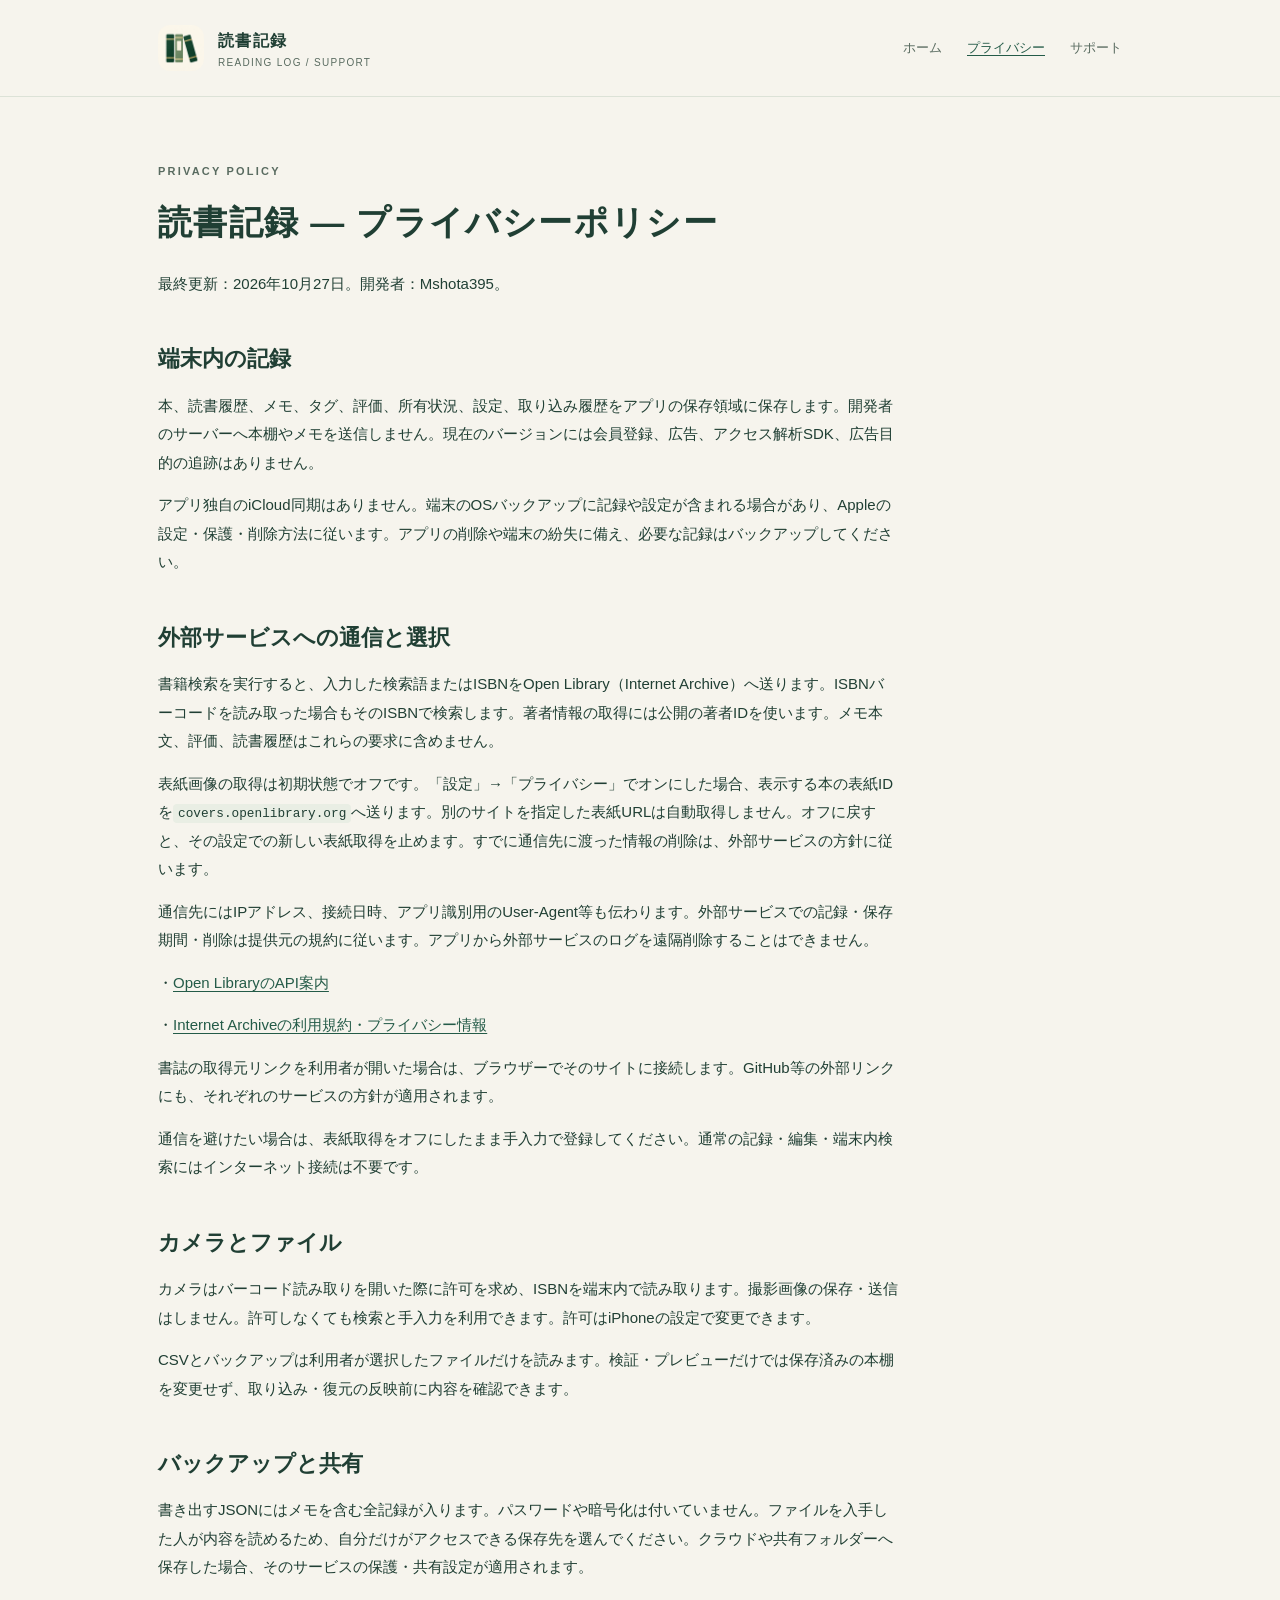
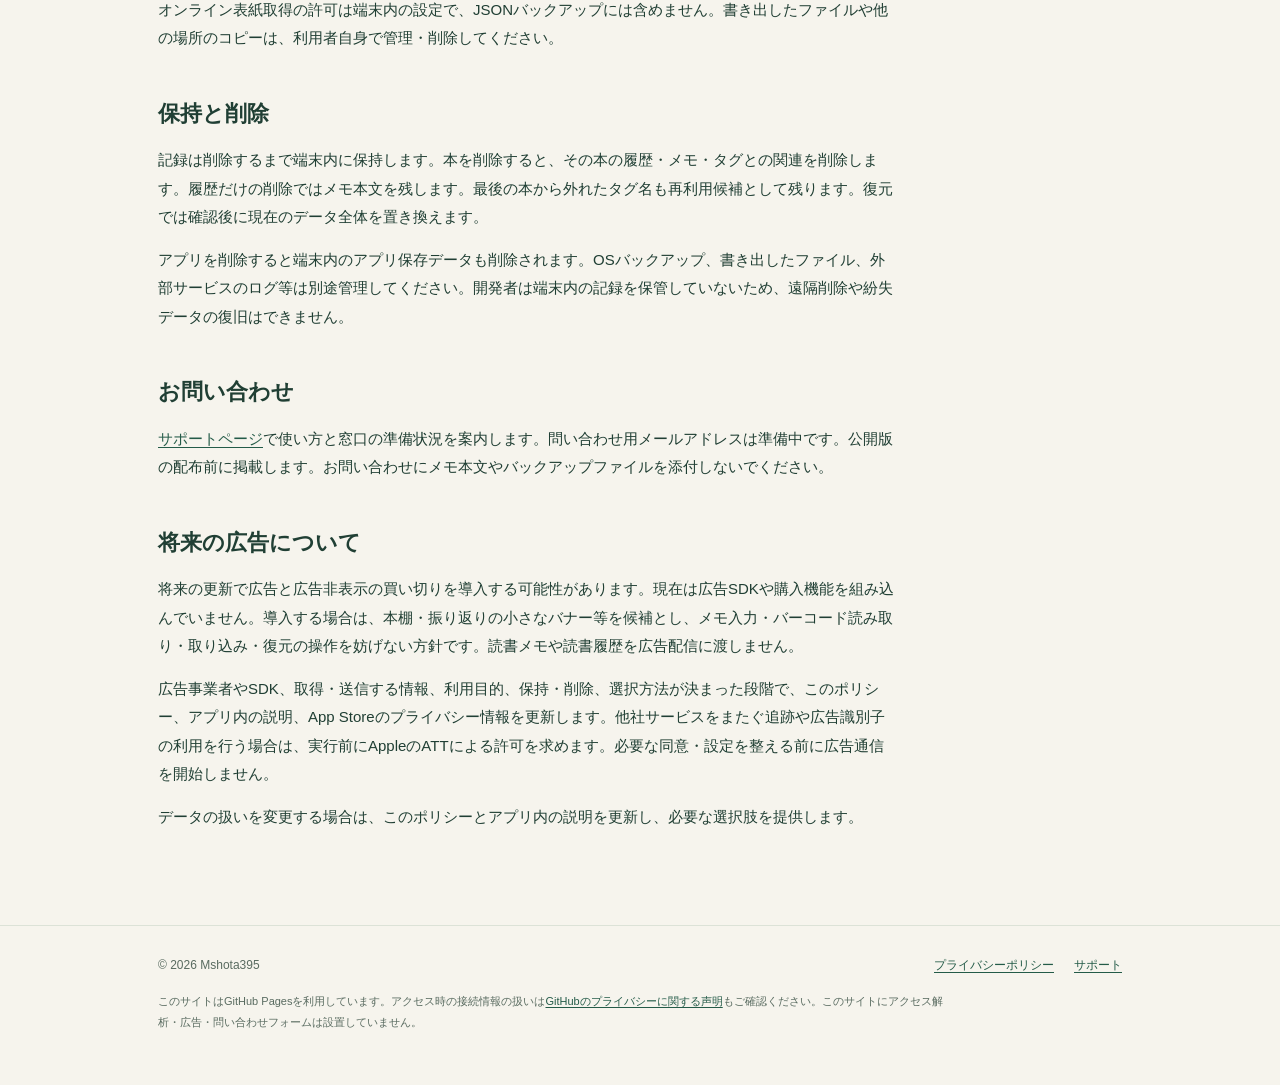
==== privacy/index.html @ cb68a7dc "Publish reading log privacy and support pages" ====
<!doctype html>
<html lang="ja"><head><meta charset="utf-8"><meta name="viewport" content="width=device-width,initial-scale=1">
<meta name="description" content="読書記録アプリのプライバシーポリシーとサポート案内。">
<meta name="referrer" content="no-referrer"><meta http-equiv="Content-Security-Policy" content="default-src 'none'; style-src 'self'; img-src 'self'; base-uri 'none'; form-action 'none'; object-src 'none'">
<title>プライバシーポリシー · 読書記録</title><link rel="canonical" href="https://mshota395.github.io/reading-log-support/privacy/">
<link rel="icon" href="../assets/app-icon.png"><link rel="stylesheet" href="../assets/style.css"></head>
<body><a class="skip" href="#main">本文へ移動</a><header><div class="wrap bar"><a class="brand" href="../"><img src="../assets/app-icon.png" alt="" width="46" height="46"><span>読書記録<small>READING LOG / SUPPORT</small></span></a><nav aria-label="メインナビゲーション"><a href="../">ホーム</a><a href="../privacy/" aria-current="page">プライバシー</a><a href="../support/">サポート</a></nav></div></header>
<main id="main"><div class="wrap"><article class="article"><div class="eyebrow">PRIVACY POLICY</div><h1>読書記録 — プライバシーポリシー</h1>
<p>最終更新：2026年10月27日。開発者：Mshota395。</p>
<h2>端末内の記録</h2>
<p>本、読書履歴、メモ、タグ、評価、所有状況、設定、取り込み履歴をアプリの保存領域に保存します。開発者のサーバーへ本棚やメモを送信しません。現在のバージョンには会員登録、広告、アクセス解析SDK、広告目的の追跡はありません。</p>
<p>アプリ独自のiCloud同期はありません。端末のOSバックアップに記録や設定が含まれる場合があり、Appleの設定・保護・削除方法に従います。アプリの削除や端末の紛失に備え、必要な記録はバックアップしてください。</p>
<h2>外部サービスへの通信と選択</h2>
<p>書籍検索を実行すると、入力した検索語またはISBNをOpen Library（Internet Archive）へ送ります。ISBNバーコードを読み取った場合もそのISBNで検索します。著者情報の取得には公開の著者IDを使います。メモ本文、評価、読書履歴はこれらの要求に含めません。</p>
<p>表紙画像の取得は初期状態でオフです。「設定」→「プライバシー」でオンにした場合、表示する本の表紙IDを<code>covers.openlibrary.org</code>へ送ります。別のサイトを指定した表紙URLは自動取得しません。オフに戻すと、その設定での新しい表紙取得を止めます。すでに通信先に渡った情報の削除は、外部サービスの方針に従います。</p>
<p>通信先にはIPアドレス、接続日時、アプリ識別用のUser-Agent等も伝わります。外部サービスでの記録・保存期間・削除は提供元の規約に従います。アプリから外部サービスのログを遠隔削除することはできません。</p>
<p>・<a href="https://openlibrary.org/developers/api">Open LibraryのAPI案内</a></p>
<p>・<a href="https://archive.org/about/terms">Internet Archiveの利用規約・プライバシー情報</a></p>
<p>書誌の取得元リンクを利用者が開いた場合は、ブラウザーでそのサイトに接続します。GitHub等の外部リンクにも、それぞれのサービスの方針が適用されます。</p>
<p>通信を避けたい場合は、表紙取得をオフにしたまま手入力で登録してください。通常の記録・編集・端末内検索にはインターネット接続は不要です。</p>
<h2>カメラとファイル</h2>
<p>カメラはバーコード読み取りを開いた際に許可を求め、ISBNを端末内で読み取ります。撮影画像の保存・送信はしません。許可しなくても検索と手入力を利用できます。許可はiPhoneの設定で変更できます。</p>
<p>CSVとバックアップは利用者が選択したファイルだけを読みます。検証・プレビューだけでは保存済みの本棚を変更せず、取り込み・復元の反映前に内容を確認できます。</p>
<h2>バックアップと共有</h2>
<p>書き出すJSONにはメモを含む全記録が入ります。パスワードや暗号化は付いていません。ファイルを入手した人が内容を読めるため、自分だけがアクセスできる保存先を選んでください。クラウドや共有フォルダーへ保存した場合、そのサービスの保護・共有設定が適用されます。</p>
<p>オンライン表紙取得の許可は端末内の設定で、JSONバックアップには含めません。書き出したファイルや他の場所のコピーは、利用者自身で管理・削除してください。</p>
<h2>保持と削除</h2>
<p>記録は削除するまで端末内に保持します。本を削除すると、その本の履歴・メモ・タグとの関連を削除します。履歴だけの削除ではメモ本文を残します。最後の本から外れたタグ名も再利用候補として残ります。復元では確認後に現在のデータ全体を置き換えます。</p>
<p>アプリを削除すると端末内のアプリ保存データも削除されます。OSバックアップ、書き出したファイル、外部サービスのログ等は別途管理してください。開発者は端末内の記録を保管していないため、遠隔削除や紛失データの復旧はできません。</p>
<h2>お問い合わせ</h2>
<p><a href="https://mshota395.github.io/reading-log-support/support/">サポートページ</a>で使い方と窓口の準備状況を案内します。問い合わせ用メールアドレスは準備中です。公開版の配布前に掲載します。お問い合わせにメモ本文やバックアップファイルを添付しないでください。</p>
<h2>将来の広告について</h2>
<p>将来の更新で広告と広告非表示の買い切りを導入する可能性があります。現在は広告SDKや購入機能を組み込んでいません。導入する場合は、本棚・振り返りの小さなバナー等を候補とし、メモ入力・バーコード読み取り・取り込み・復元の操作を妨げない方針です。読書メモや読書履歴を広告配信に渡しません。</p>
<p>広告事業者やSDK、取得・送信する情報、利用目的、保持・削除、選択方法が決まった段階で、このポリシー、アプリ内の説明、App Storeのプライバシー情報を更新します。他社サービスをまたぐ追跡や広告識別子の利用を行う場合は、実行前にAppleのATTによる許可を求めます。必要な同意・設定を整える前に広告通信を開始しません。</p>
<p>データの扱いを変更する場合は、このポリシーとアプリ内の説明を更新し、必要な選択肢を提供します。</p></article></div></main><footer><div class="wrap"><div class="footer-row"><span>© 2026 Mshota395</span><div class="footer-links"><a href="../privacy/">プライバシーポリシー</a><a href="../support/">サポート</a></div></div><p>このサイトはGitHub Pagesを利用しています。アクセス時の接続情報の扱いは<a href="https://docs.github.com/site-policy/privacy-policies/github-privacy-statement">GitHubのプライバシーに関する声明</a>もご確認ください。このサイトにアクセス解析・広告・問い合わせフォームは設置していません。</p></div></footer></body></html>
---- assets/style.css ----
:root{color-scheme:light dark;--paper:#f6f4ed;--panel:#fffef8;--ink:#203f34;--muted:#596b60;--line:#dce2d7;--green:#245b48;--soft:#e9eee4;--gold:#e1c983}*{box-sizing:border-box}body{margin:0;background:var(--paper);color:var(--ink);font:16px/1.9 -apple-system,BlinkMacSystemFont,"Hiragino Sans","Yu Gothic",sans-serif}a{color:var(--green);text-underline-offset:.22em}a:hover{text-decoration-thickness:2px}a:focus-visible{outline:3px solid var(--gold);outline-offset:5px;border-radius:3px}.skip{position:absolute;top:-100px;left:16px;background:var(--panel);padding:10px}.skip:focus{top:10px}.wrap{max-width:1020px;margin:auto;padding:0 28px}header{border-bottom:1px solid var(--line)}.bar{display:flex;align-items:center;justify-content:space-between;gap:24px;min-height:96px}.brand{display:flex;align-items:center;gap:14px;color:var(--ink);text-decoration:none;font-weight:700;letter-spacing:.08em}.brand img{width:46px;height:46px;border-radius:12px}.brand small{display:block;font-size:10px;font-weight:500;letter-spacing:.13em;color:var(--muted);line-height:1.4}nav{display:flex;gap:25px;font-size:13px}nav a{color:var(--muted);text-decoration:none}nav a[aria-current=page]{color:var(--green);text-decoration:underline}main{padding:64px 0 80px}.eyebrow{font-size:11px;letter-spacing:.2em;font-weight:700;color:var(--muted);margin-bottom:15px}h1{font-size:clamp(28px,4.5vw,46px);line-height:1.5;letter-spacing:.04em;margin:0 0 22px}h2{font-size:22px;line-height:1.7;margin:42px 0 13px}p{margin:14px 0}.lead{font-size:17px;color:var(--muted);max-width:650px}.hero{display:grid;grid-template-columns:1fr 200px;align-items:center;gap:50px;padding:28px 0 48px}.hero-icon{width:180px;border-radius:40px;box-shadow:0 16px 35px #193d2714}.cards{display:grid;grid-template-columns:1fr 1fr;gap:22px}.card{padding:30px;border:1px solid var(--line);border-radius:18px;background:var(--panel)}.card h2{margin:8px 0 12px;font-size:23px}.number{font-family:Georgia,serif;font-size:25px;color:var(--muted)}.card p{font-size:14px;color:var(--muted)}.card a{font-size:14px;font-weight:600}.note{border-left:3px solid var(--gold);padding:12px 20px;background:var(--soft);border-radius:0 10px 10px 0;margin:28px 0;font-size:14px}.article{max-width:740px}.article h1{font-size:34px}.article p,.article li{font-size:15px}.article ul{padding-left:1.5em}.meta{font-size:13px;color:var(--muted)}details{border-bottom:1px solid var(--line);padding:18px 0}summary{font-weight:600;cursor:pointer}details p{color:var(--muted);padding-right:15px}code{font-size:.85em;background:var(--soft);border-radius:4px;padding:2px 5px;overflow-wrap:anywhere}footer{padding:28px 0 38px;border-top:1px solid var(--line);font-size:12px;color:var(--muted)}.footer-row{display:flex;justify-content:space-between;gap:20px;flex-wrap:wrap}.footer-links{display:flex;gap:20px}footer p{max-width:800px;font-size:11px} @media(max-width:640px){.wrap{padding:0 22px}.bar{align-items:flex-start;flex-direction:column;padding-top:22px;padding-bottom:20px;gap:18px}nav{gap:22px;flex-wrap:wrap}main{padding-top:38px}.hero{grid-template-columns:1fr;gap:24px;padding-top:8px}.hero-icon{width:108px;border-radius:26px;grid-row:1}.cards{grid-template-columns:1fr}.card{padding:25px}.article h1{font-size:27px}h2{font-size:20px}}@media(prefers-color-scheme:dark){:root{--paper:#171f1b;--panel:#1e2a23;--ink:#e7ecdf;--muted:#b6c3b6;--line:#36463b;--green:#b3d4ba;--soft:#26392e;--gold:#b8a16c}}
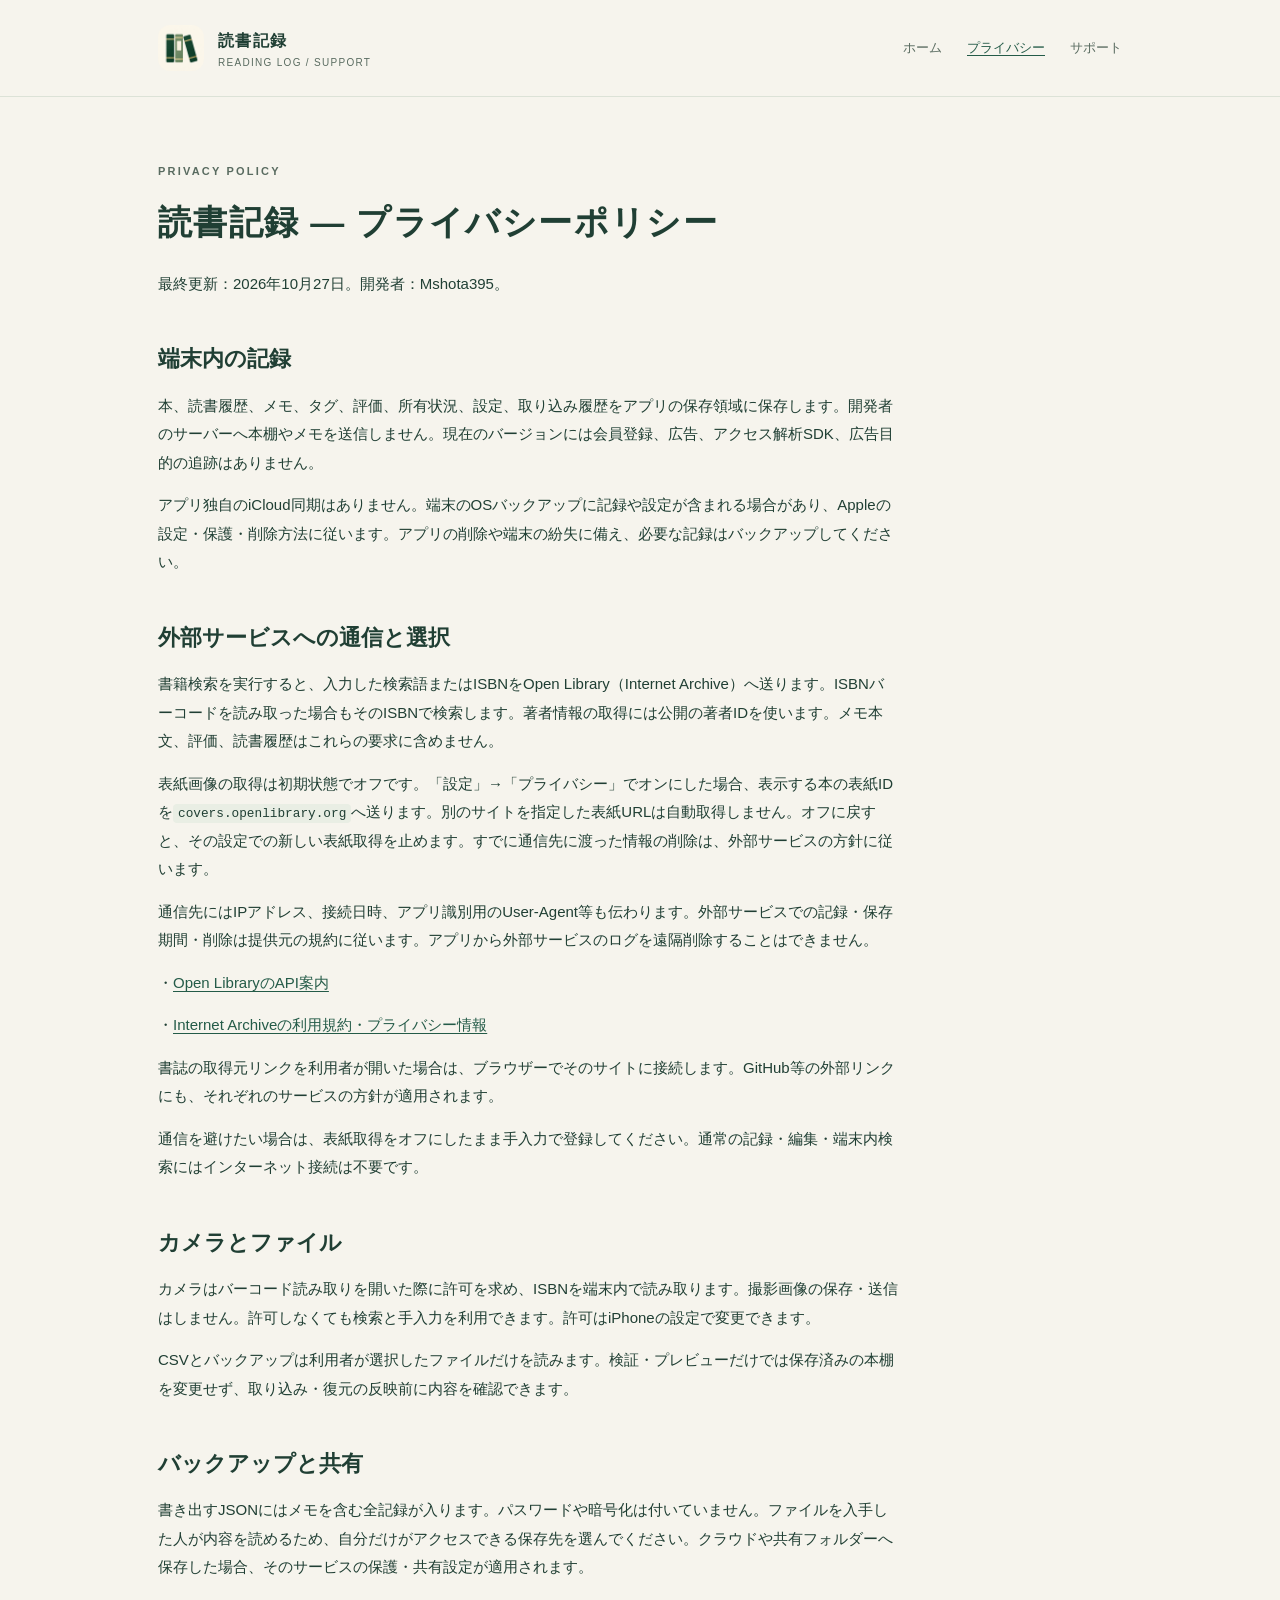
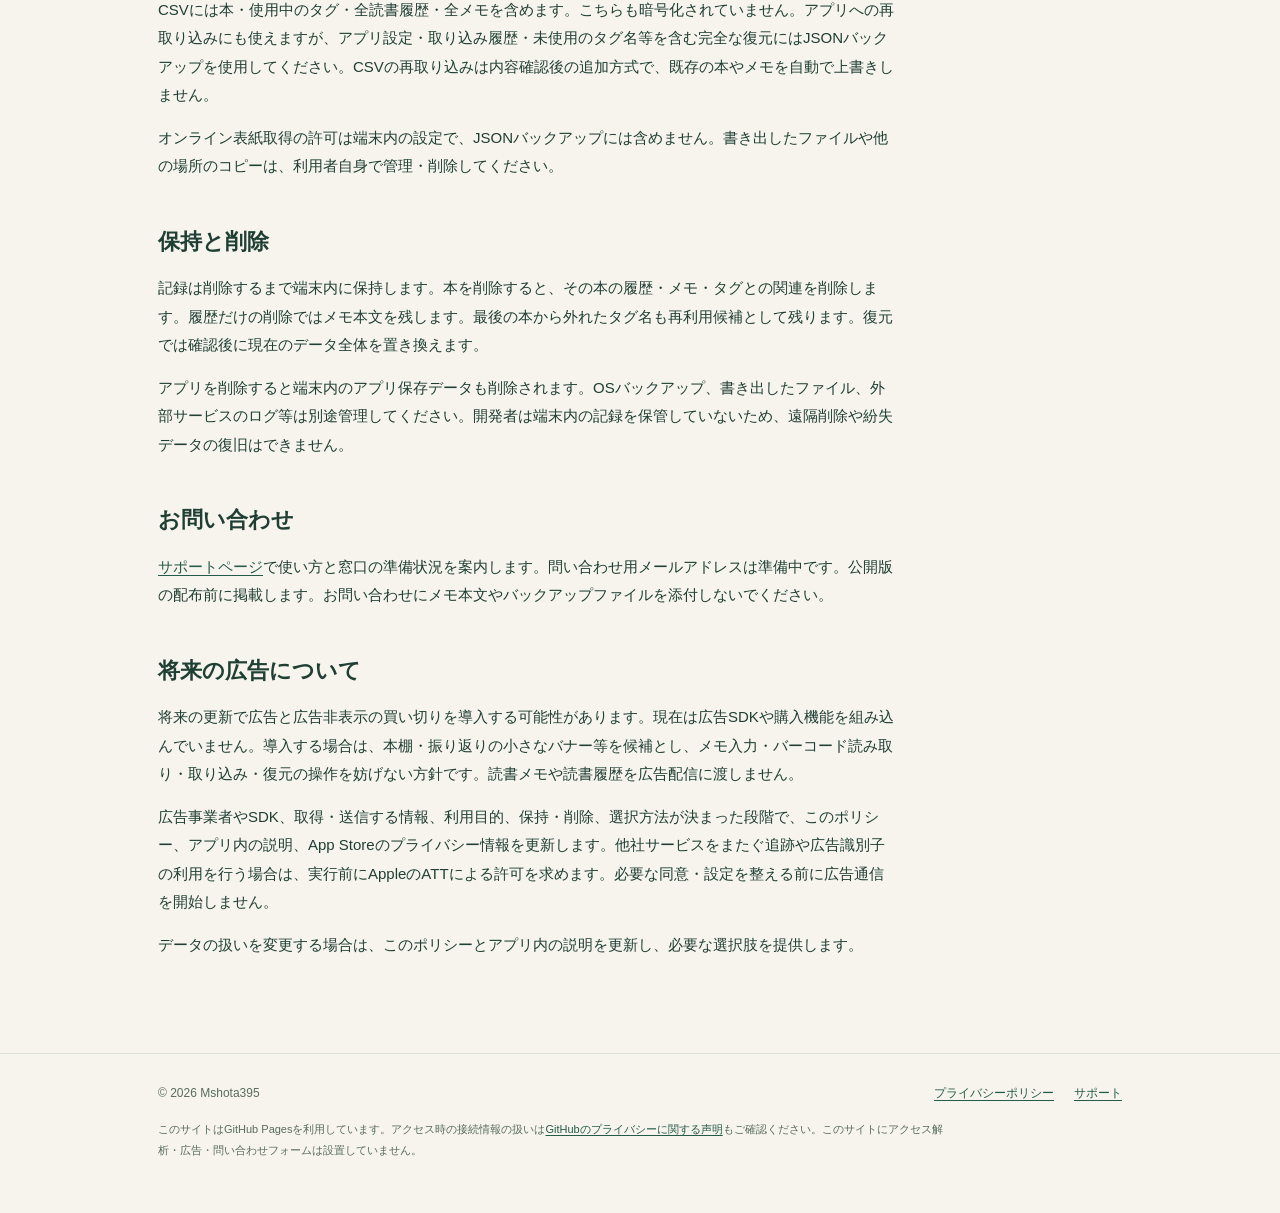
==== commit 42670cfb: "docs: explain CSV export and safe reimport" ====
--- a/privacy/index.html
+++ b/privacy/index.html
@@ -3,7 +3,7 @@
 <meta name="description" content="読書記録アプリのプライバシーポリシーとサポート案内。">
 <meta name="referrer" content="no-referrer"><meta http-equiv="Content-Security-Policy" content="default-src 'none'; style-src 'self'; img-src 'self'; base-uri 'none'; form-action 'none'; object-src 'none'">
 <title>プライバシーポリシー · 読書記録</title><link rel="canonical" href="https://mshota395.github.io/reading-log-support/privacy/">
-<link rel="icon" href="../assets/app-icon.png"><link rel="stylesheet" href="../assets/style.css"></head>
+<link rel="icon" href="../assets/app-icon.png"><link rel="stylesheet" href="../assets/style.css?v=ae56ff333756"></head>
 <body><a class="skip" href="#main">本文へ移動</a><header><div class="wrap bar"><a class="brand" href="../"><img src="../assets/app-icon.png" alt="" width="46" height="46"><span>読書記録<small>READING LOG / SUPPORT</small></span></a><nav aria-label="メインナビゲーション"><a href="../">ホーム</a><a href="../privacy/" aria-current="page">プライバシー</a><a href="../support/">サポート</a></nav></div></header>
 <main id="main"><div class="wrap"><article class="article"><div class="eyebrow">PRIVACY POLICY</div><h1>読書記録 — プライバシーポリシー</h1>
 <p>最終更新：2026年10月27日。開発者：Mshota395。</p>
@@ -23,6 +23,7 @@
 <p>CSVとバックアップは利用者が選択したファイルだけを読みます。検証・プレビューだけでは保存済みの本棚を変更せず、取り込み・復元の反映前に内容を確認できます。</p>
 <h2>バックアップと共有</h2>
 <p>書き出すJSONにはメモを含む全記録が入ります。パスワードや暗号化は付いていません。ファイルを入手した人が内容を読めるため、自分だけがアクセスできる保存先を選んでください。クラウドや共有フォルダーへ保存した場合、そのサービスの保護・共有設定が適用されます。</p>
+<p>CSVには本・使用中のタグ・全読書履歴・全メモを含めます。こちらも暗号化されていません。アプリへの再取り込みにも使えますが、アプリ設定・取り込み履歴・未使用のタグ名等を含む完全な復元にはJSONバックアップを使用してください。CSVの再取り込みは内容確認後の追加方式で、既存の本やメモを自動で上書きしません。</p>
 <p>オンライン表紙取得の許可は端末内の設定で、JSONバックアップには含めません。書き出したファイルや他の場所のコピーは、利用者自身で管理・削除してください。</p>
 <h2>保持と削除</h2>
 <p>記録は削除するまで端末内に保持します。本を削除すると、その本の履歴・メモ・タグとの関連を削除します。履歴だけの削除ではメモ本文を残します。最後の本から外れたタグ名も再利用候補として残ります。復元では確認後に現在のデータ全体を置き換えます。</p>
--- a/assets/style.css
+++ b/assets/style.css
@@ -1 +1 @@
-:root{color-scheme:light dark;--paper:#f6f4ed;--panel:#fffef8;--ink:#203f34;--muted:#596b60;--line:#dce2d7;--green:#245b48;--soft:#e9eee4;--gold:#e1c983}*{box-sizing:border-box}body{margin:0;background:var(--paper);color:var(--ink);font:16px/1.9 -apple-system,BlinkMacSystemFont,"Hiragino Sans","Yu Gothic",sans-serif}a{color:var(--green);text-underline-offset:.22em}a:hover{text-decoration-thickness:2px}a:focus-visible{outline:3px solid var(--gold);outline-offset:5px;border-radius:3px}.skip{position:absolute;top:-100px;left:16px;background:var(--panel);padding:10px}.skip:focus{top:10px}.wrap{max-width:1020px;margin:auto;padding:0 28px}header{border-bottom:1px solid var(--line)}.bar{display:flex;align-items:center;justify-content:space-between;gap:24px;min-height:96px}.brand{display:flex;align-items:center;gap:14px;color:var(--ink);text-decoration:none;font-weight:700;letter-spacing:.08em}.brand img{width:46px;height:46px;border-radius:12px}.brand small{display:block;font-size:10px;font-weight:500;letter-spacing:.13em;color:var(--muted);line-height:1.4}nav{display:flex;gap:25px;font-size:13px}nav a{color:var(--muted);text-decoration:none}nav a[aria-current=page]{color:var(--green);text-decoration:underline}main{padding:64px 0 80px}.eyebrow{font-size:11px;letter-spacing:.2em;font-weight:700;color:var(--muted);margin-bottom:15px}h1{font-size:clamp(28px,4.5vw,46px);line-height:1.5;letter-spacing:.04em;margin:0 0 22px}h2{font-size:22px;line-height:1.7;margin:42px 0 13px}p{margin:14px 0}.lead{font-size:17px;color:var(--muted);max-width:650px}.hero{display:grid;grid-template-columns:1fr 200px;align-items:center;gap:50px;padding:28px 0 48px}.hero-icon{width:180px;border-radius:40px;box-shadow:0 16px 35px #193d2714}.cards{display:grid;grid-template-columns:1fr 1fr;gap:22px}.card{padding:30px;border:1px solid var(--line);border-radius:18px;background:var(--panel)}.card h2{margin:8px 0 12px;font-size:23px}.number{font-family:Georgia,serif;font-size:25px;color:var(--muted)}.card p{font-size:14px;color:var(--muted)}.card a{font-size:14px;font-weight:600}.note{border-left:3px solid var(--gold);padding:12px 20px;background:var(--soft);border-radius:0 10px 10px 0;margin:28px 0;font-size:14px}.article{max-width:740px}.article h1{font-size:34px}.article p,.article li{font-size:15px}.article ul{padding-left:1.5em}.meta{font-size:13px;color:var(--muted)}details{border-bottom:1px solid var(--line);padding:18px 0}summary{font-weight:600;cursor:pointer}details p{color:var(--muted);padding-right:15px}code{font-size:.85em;background:var(--soft);border-radius:4px;padding:2px 5px;overflow-wrap:anywhere}footer{padding:28px 0 38px;border-top:1px solid var(--line);font-size:12px;color:var(--muted)}.footer-row{display:flex;justify-content:space-between;gap:20px;flex-wrap:wrap}.footer-links{display:flex;gap:20px}footer p{max-width:800px;font-size:11px} @media(max-width:640px){.wrap{padding:0 22px}.bar{align-items:flex-start;flex-direction:column;padding-top:22px;padding-bottom:20px;gap:18px}nav{gap:22px;flex-wrap:wrap}main{padding-top:38px}.hero{grid-template-columns:1fr;gap:24px;padding-top:8px}.hero-icon{width:108px;border-radius:26px;grid-row:1}.cards{grid-template-columns:1fr}.card{padding:25px}.article h1{font-size:27px}h2{font-size:20px}}@media(prefers-color-scheme:dark){:root{--paper:#171f1b;--panel:#1e2a23;--ink:#e7ecdf;--muted:#b6c3b6;--line:#36463b;--green:#b3d4ba;--soft:#26392e;--gold:#b8a16c}}
+:root{color-scheme:light dark;--paper:#f6f4ed;--panel:#fffef8;--ink:#203f34;--muted:#596b60;--line:#dce2d7;--green:#245b48;--soft:#e9eee4;--gold:#e1c983}*{box-sizing:border-box}body{margin:0;background:var(--paper);color:var(--ink);font:16px/1.9 -apple-system,BlinkMacSystemFont,"Hiragino Sans","Yu Gothic",sans-serif}a{color:var(--green);text-underline-offset:.22em}a:hover{text-decoration-thickness:2px}a:focus-visible{outline:3px solid var(--gold);outline-offset:5px;border-radius:3px}.skip{position:absolute;top:-100px;left:16px;background:var(--panel);padding:10px}.skip:focus{top:10px}.wrap{max-width:1020px;margin:auto;padding:0 28px}header{border-bottom:1px solid var(--line)}.bar{display:flex;align-items:center;justify-content:space-between;gap:24px;min-height:96px}.brand{display:flex;align-items:center;gap:14px;color:var(--ink);text-decoration:none;font-weight:700;letter-spacing:.08em}.brand img{width:46px;height:46px;border-radius:12px}.brand small{display:block;font-size:10px;font-weight:500;letter-spacing:.13em;color:var(--muted);line-height:1.4}nav{display:flex;gap:25px;font-size:13px}nav a{color:var(--muted);text-decoration:none}nav a[aria-current=page]{color:var(--green);text-decoration:underline}main{padding:64px 0 80px}.eyebrow{font-size:11px;letter-spacing:.2em;font-weight:700;color:var(--muted);margin-bottom:15px}h1{font-size:clamp(28px,4.5vw,46px);line-height:1.5;letter-spacing:.04em;margin:0 0 22px}h2{font-size:22px;line-height:1.7;margin:42px 0 13px}p{margin:14px 0}.lead{font-size:17px;color:var(--muted);max-width:650px}.hero{display:grid;grid-template-columns:1fr 200px;align-items:center;gap:50px;padding:28px 0 48px}.hero-icon{width:180px;height:auto;border-radius:40px;box-shadow:0 16px 35px #193d2714}.cards{display:grid;grid-template-columns:1fr 1fr;gap:22px}.card{padding:30px;border:1px solid var(--line);border-radius:18px;background:var(--panel)}.card h2{margin:8px 0 12px;font-size:23px}.number{font-family:Georgia,serif;font-size:25px;color:var(--muted)}.card p{font-size:14px;color:var(--muted)}.card a{font-size:14px;font-weight:600}.note{border-left:3px solid var(--gold);padding:12px 20px;background:var(--soft);border-radius:0 10px 10px 0;margin:28px 0;font-size:14px}.article{max-width:740px}.article h1{font-size:34px}.article p,.article li{font-size:15px}.article ul{padding-left:1.5em}.meta{font-size:13px;color:var(--muted)}details{border-bottom:1px solid var(--line);padding:18px 0}summary{font-weight:600;cursor:pointer}details p{color:var(--muted);padding-right:15px}code{font-size:.85em;background:var(--soft);border-radius:4px;padding:2px 5px;overflow-wrap:anywhere}footer{padding:28px 0 38px;border-top:1px solid var(--line);font-size:12px;color:var(--muted)}.footer-row{display:flex;justify-content:space-between;gap:20px;flex-wrap:wrap}.footer-links{display:flex;gap:20px}footer p{max-width:800px;font-size:11px} @media(max-width:640px){.wrap{padding:0 22px}.bar{align-items:flex-start;flex-direction:column;padding-top:22px;padding-bottom:20px;gap:18px}nav{gap:22px;flex-wrap:wrap}main{padding-top:38px}.hero{grid-template-columns:1fr;gap:24px;padding-top:8px}.hero-icon{width:108px;border-radius:26px;grid-row:1}.cards{grid-template-columns:1fr}.card{padding:25px}.article h1{font-size:27px}h2{font-size:20px}}@media(prefers-color-scheme:dark){:root{--paper:#171f1b;--panel:#1e2a23;--ink:#e7ecdf;--muted:#b6c3b6;--line:#36463b;--green:#b3d4ba;--soft:#26392e;--gold:#b8a16c}}
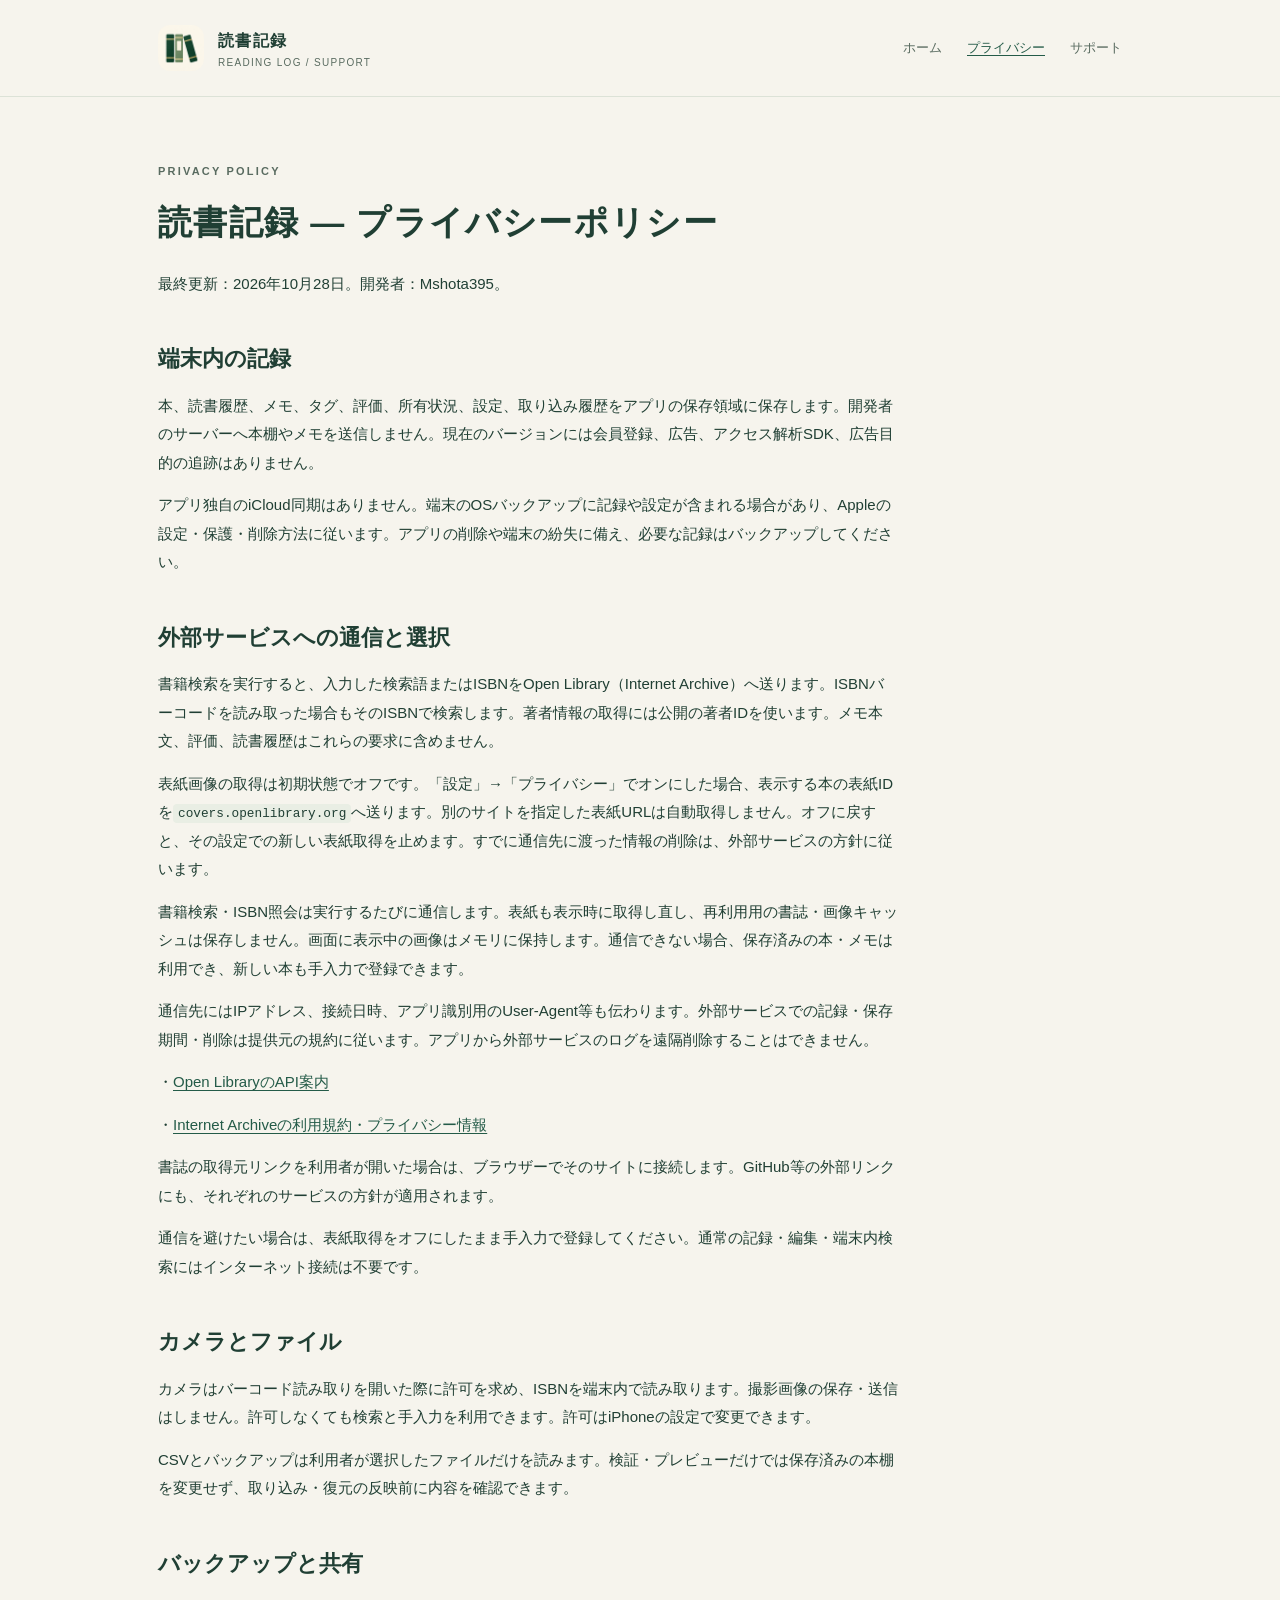
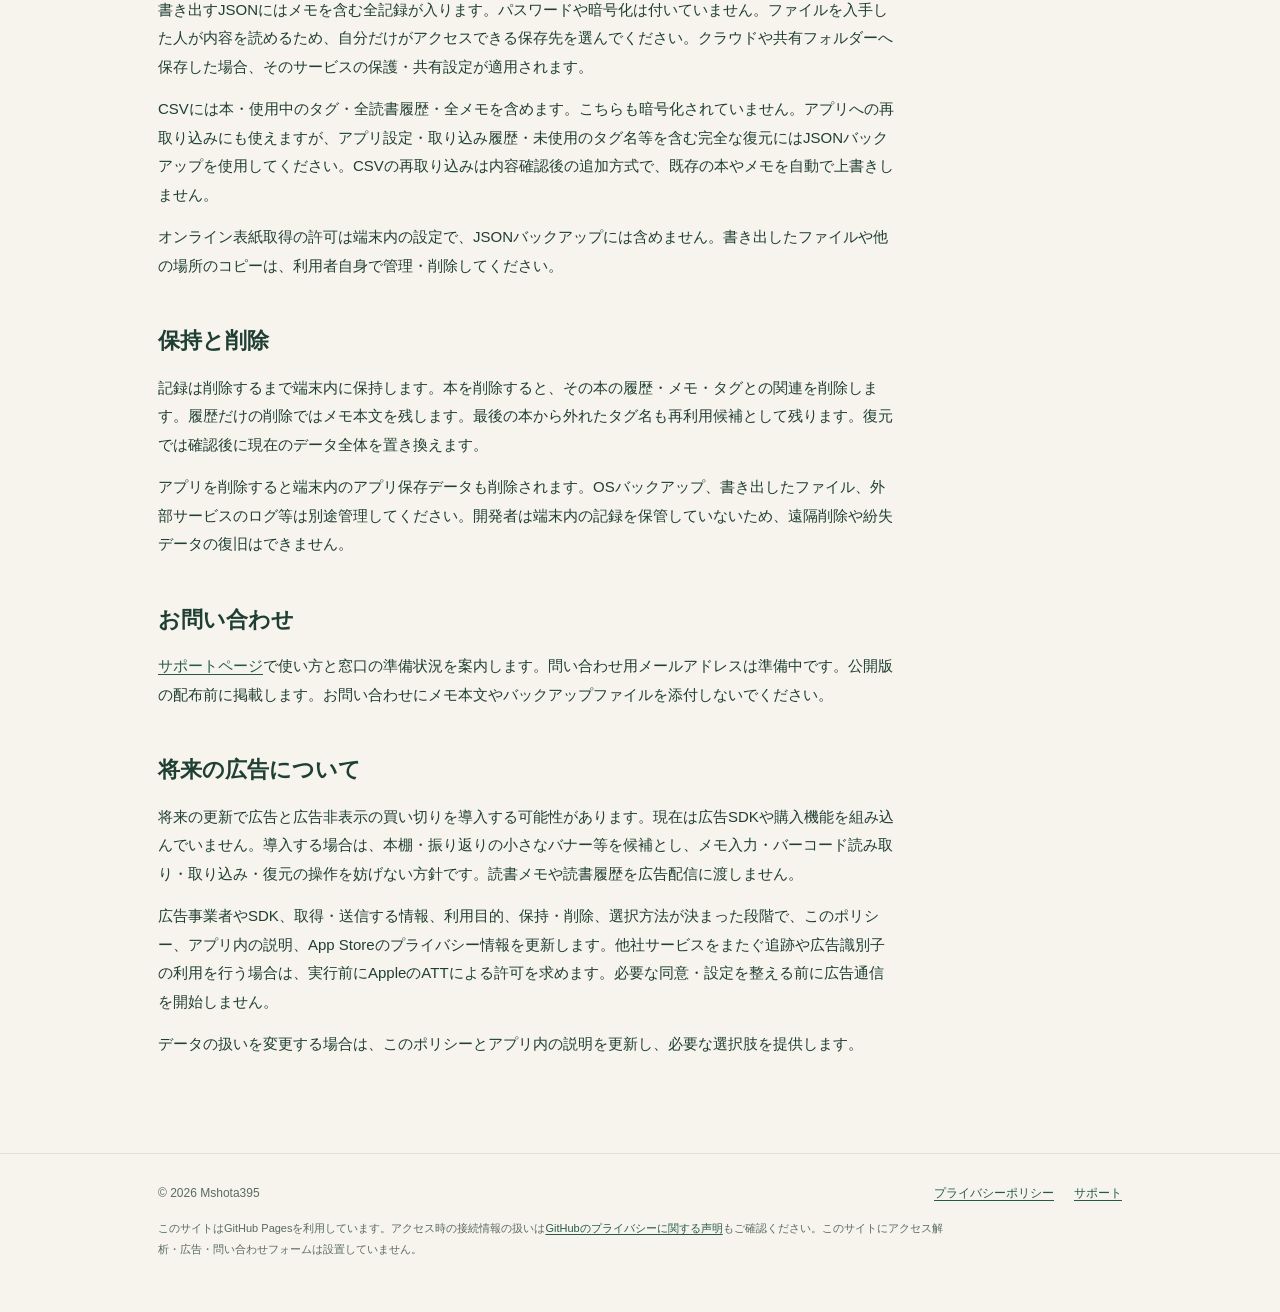
==== commit b3187c38: "docs: explain fresh lookups and cover requests" ====
--- a/privacy/index.html
+++ b/privacy/index.html
@@ -6,13 +6,14 @@
 <link rel="icon" href="../assets/app-icon.png"><link rel="stylesheet" href="../assets/style.css?v=ae56ff333756"></head>
 <body><a class="skip" href="#main">本文へ移動</a><header><div class="wrap bar"><a class="brand" href="../"><img src="../assets/app-icon.png" alt="" width="46" height="46"><span>読書記録<small>READING LOG / SUPPORT</small></span></a><nav aria-label="メインナビゲーション"><a href="../">ホーム</a><a href="../privacy/" aria-current="page">プライバシー</a><a href="../support/">サポート</a></nav></div></header>
 <main id="main"><div class="wrap"><article class="article"><div class="eyebrow">PRIVACY POLICY</div><h1>読書記録 — プライバシーポリシー</h1>
-<p>最終更新：2026年10月27日。開発者：Mshota395。</p>
+<p>最終更新：2026年10月28日。開発者：Mshota395。</p>
 <h2>端末内の記録</h2>
 <p>本、読書履歴、メモ、タグ、評価、所有状況、設定、取り込み履歴をアプリの保存領域に保存します。開発者のサーバーへ本棚やメモを送信しません。現在のバージョンには会員登録、広告、アクセス解析SDK、広告目的の追跡はありません。</p>
 <p>アプリ独自のiCloud同期はありません。端末のOSバックアップに記録や設定が含まれる場合があり、Appleの設定・保護・削除方法に従います。アプリの削除や端末の紛失に備え、必要な記録はバックアップしてください。</p>
 <h2>外部サービスへの通信と選択</h2>
 <p>書籍検索を実行すると、入力した検索語またはISBNをOpen Library（Internet Archive）へ送ります。ISBNバーコードを読み取った場合もそのISBNで検索します。著者情報の取得には公開の著者IDを使います。メモ本文、評価、読書履歴はこれらの要求に含めません。</p>
 <p>表紙画像の取得は初期状態でオフです。「設定」→「プライバシー」でオンにした場合、表示する本の表紙IDを<code>covers.openlibrary.org</code>へ送ります。別のサイトを指定した表紙URLは自動取得しません。オフに戻すと、その設定での新しい表紙取得を止めます。すでに通信先に渡った情報の削除は、外部サービスの方針に従います。</p>
+<p>書籍検索・ISBN照会は実行するたびに通信します。表紙も表示時に取得し直し、再利用用の書誌・画像キャッシュは保存しません。画面に表示中の画像はメモリに保持します。通信できない場合、保存済みの本・メモは利用でき、新しい本も手入力で登録できます。</p>
 <p>通信先にはIPアドレス、接続日時、アプリ識別用のUser-Agent等も伝わります。外部サービスでの記録・保存期間・削除は提供元の規約に従います。アプリから外部サービスのログを遠隔削除することはできません。</p>
 <p>・<a href="https://openlibrary.org/developers/api">Open LibraryのAPI案内</a></p>
 <p>・<a href="https://archive.org/about/terms">Internet Archiveの利用規約・プライバシー情報</a></p>
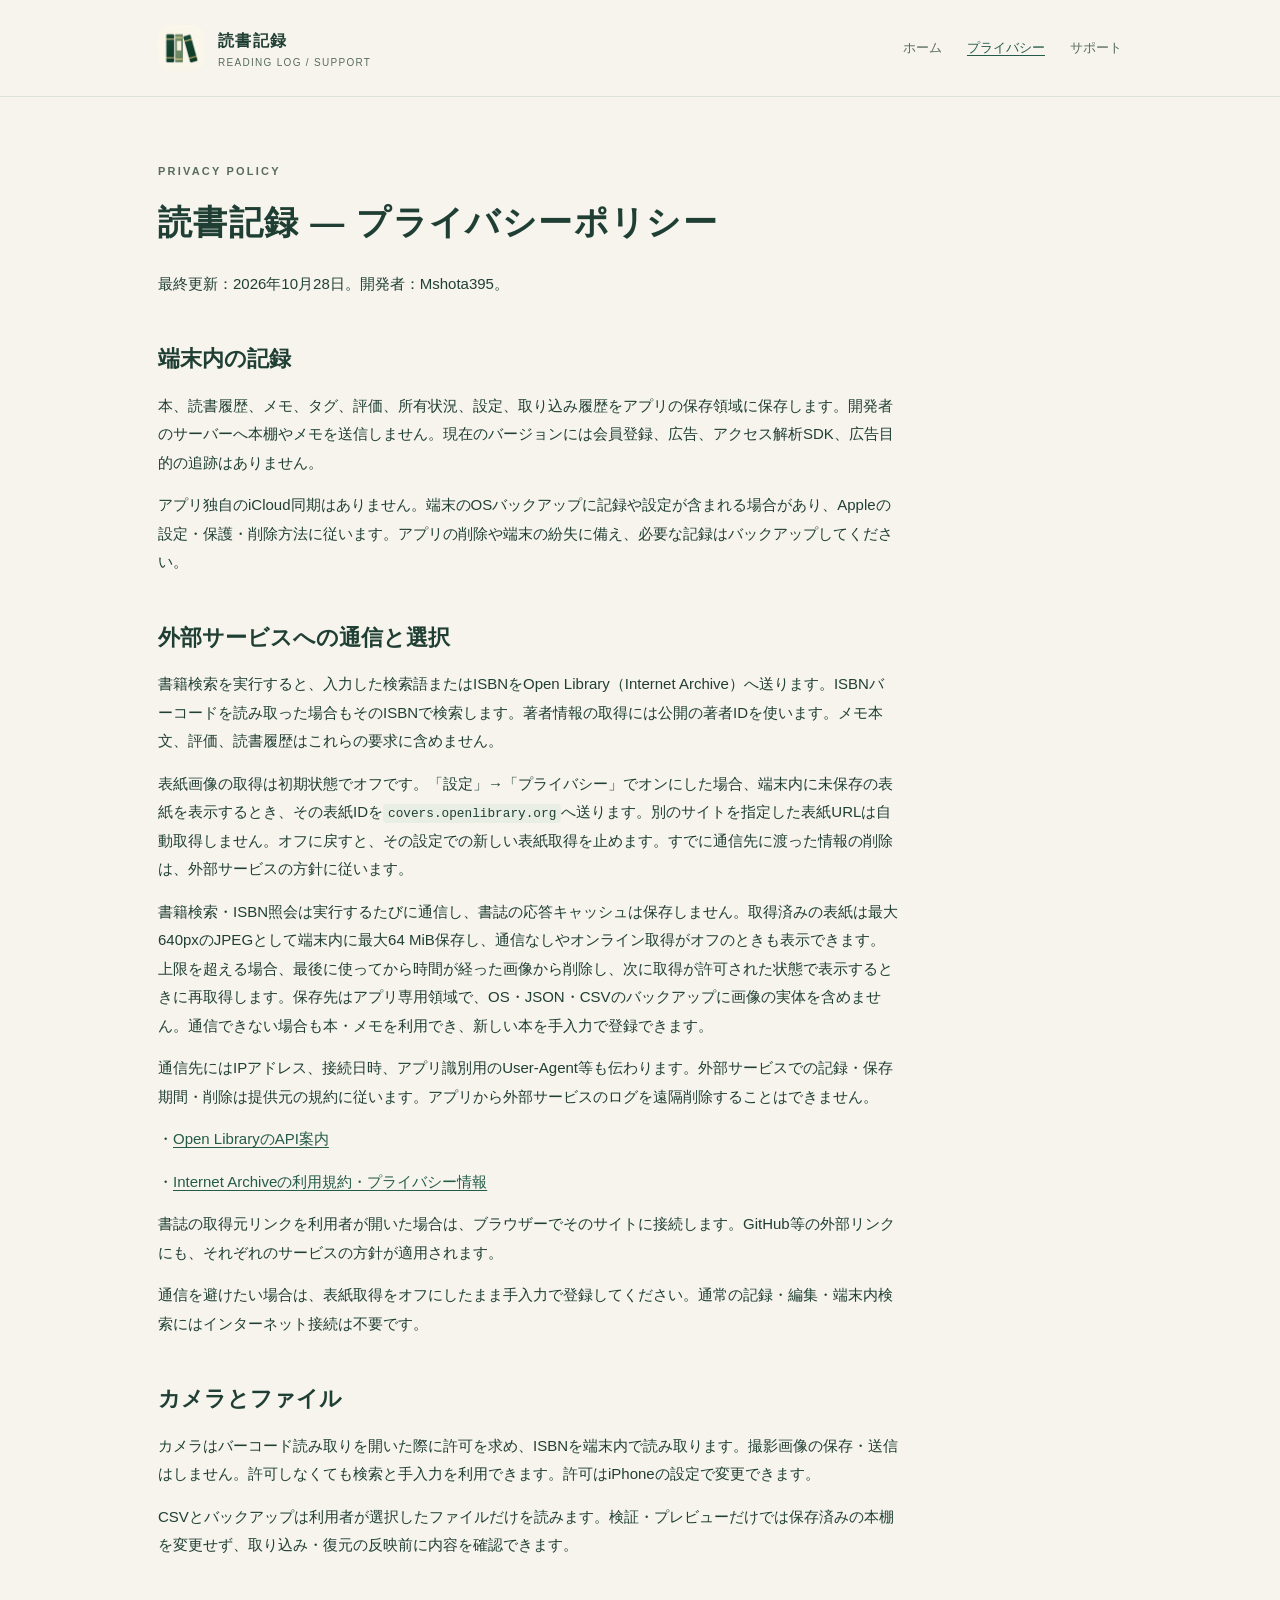
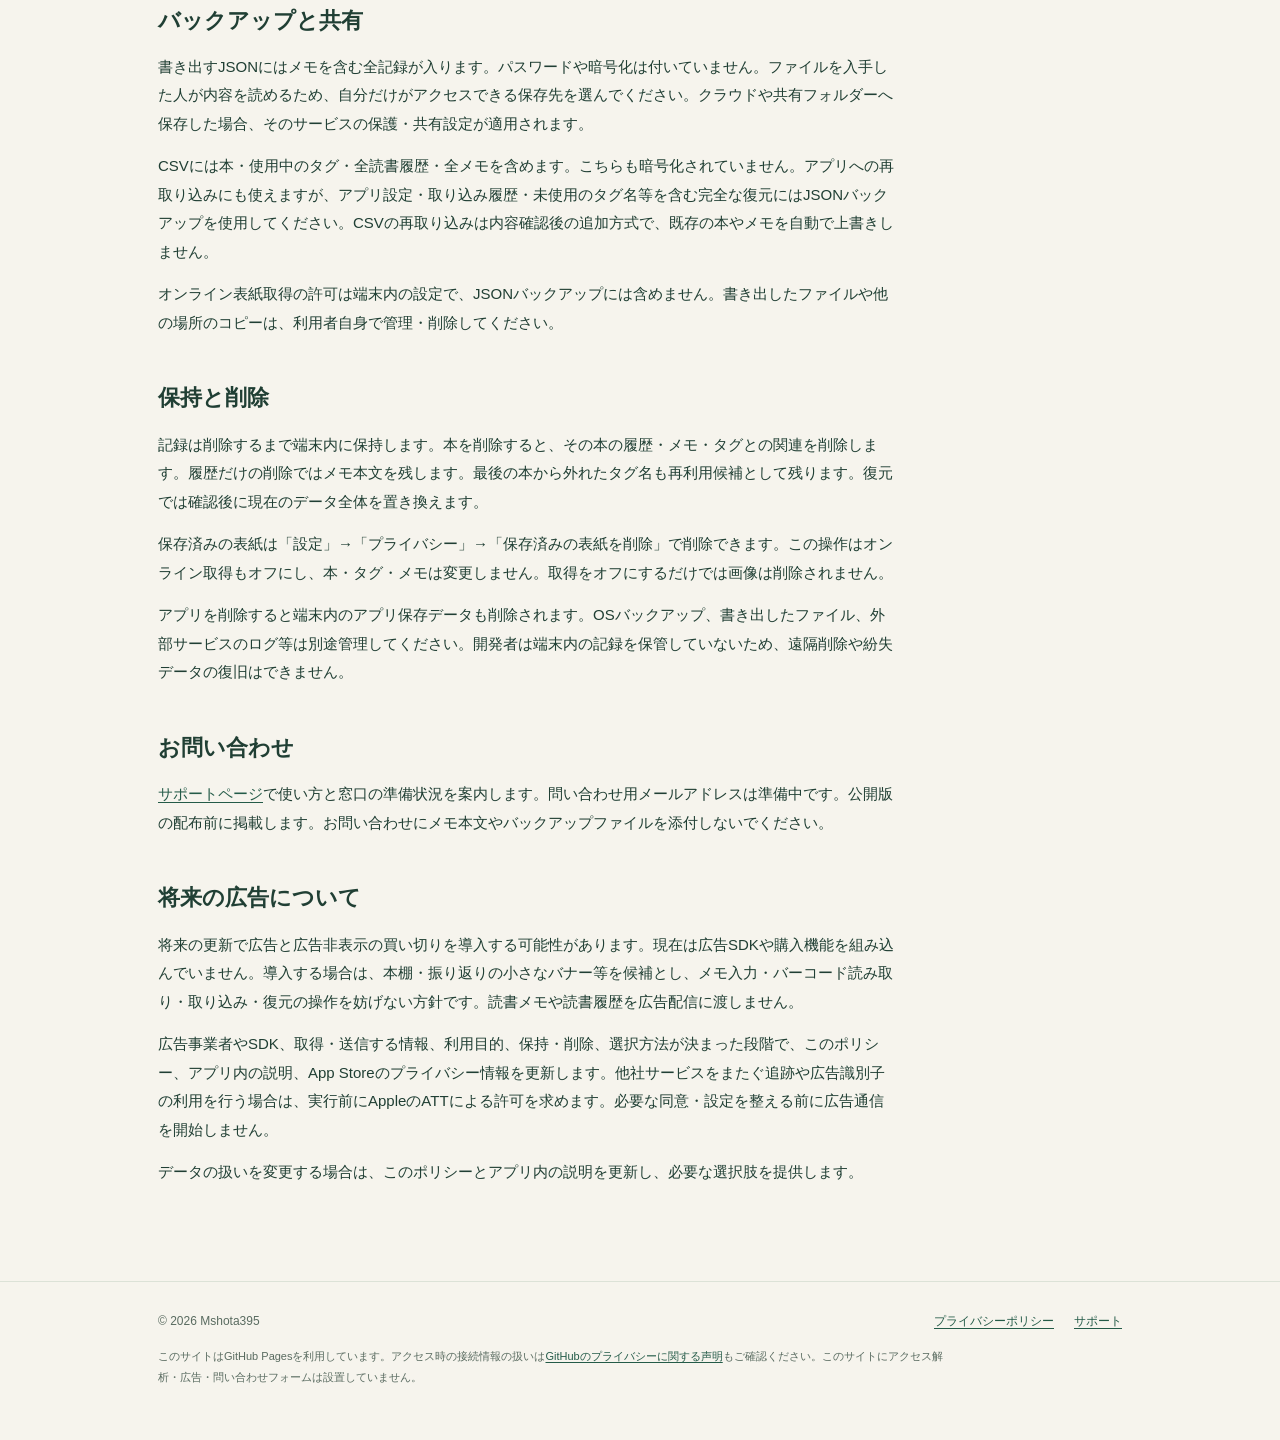
==== commit 1f1e86b7: "docs: explain device-local offline cover storage" ====
--- a/privacy/index.html
+++ b/privacy/index.html
@@ -12,8 +12,8 @@
 <p>アプリ独自のiCloud同期はありません。端末のOSバックアップに記録や設定が含まれる場合があり、Appleの設定・保護・削除方法に従います。アプリの削除や端末の紛失に備え、必要な記録はバックアップしてください。</p>
 <h2>外部サービスへの通信と選択</h2>
 <p>書籍検索を実行すると、入力した検索語またはISBNをOpen Library（Internet Archive）へ送ります。ISBNバーコードを読み取った場合もそのISBNで検索します。著者情報の取得には公開の著者IDを使います。メモ本文、評価、読書履歴はこれらの要求に含めません。</p>
-<p>表紙画像の取得は初期状態でオフです。「設定」→「プライバシー」でオンにした場合、表示する本の表紙IDを<code>covers.openlibrary.org</code>へ送ります。別のサイトを指定した表紙URLは自動取得しません。オフに戻すと、その設定での新しい表紙取得を止めます。すでに通信先に渡った情報の削除は、外部サービスの方針に従います。</p>
-<p>書籍検索・ISBN照会は実行するたびに通信します。表紙も表示時に取得し直し、再利用用の書誌・画像キャッシュは保存しません。画面に表示中の画像はメモリに保持します。通信できない場合、保存済みの本・メモは利用でき、新しい本も手入力で登録できます。</p>
+<p>表紙画像の取得は初期状態でオフです。「設定」→「プライバシー」でオンにした場合、端末内に未保存の表紙を表示するとき、その表紙IDを<code>covers.openlibrary.org</code>へ送ります。別のサイトを指定した表紙URLは自動取得しません。オフに戻すと、その設定での新しい表紙取得を止めます。すでに通信先に渡った情報の削除は、外部サービスの方針に従います。</p>
+<p>書籍検索・ISBN照会は実行するたびに通信し、書誌の応答キャッシュは保存しません。取得済みの表紙は最大640pxのJPEGとして端末内に最大64 MiB保存し、通信なしやオンライン取得がオフのときも表示できます。上限を超える場合、最後に使ってから時間が経った画像から削除し、次に取得が許可された状態で表示するときに再取得します。保存先はアプリ専用領域で、OS・JSON・CSVのバックアップに画像の実体を含めません。通信できない場合も本・メモを利用でき、新しい本を手入力で登録できます。</p>
 <p>通信先にはIPアドレス、接続日時、アプリ識別用のUser-Agent等も伝わります。外部サービスでの記録・保存期間・削除は提供元の規約に従います。アプリから外部サービスのログを遠隔削除することはできません。</p>
 <p>・<a href="https://openlibrary.org/developers/api">Open LibraryのAPI案内</a></p>
 <p>・<a href="https://archive.org/about/terms">Internet Archiveの利用規約・プライバシー情報</a></p>
@@ -28,6 +28,7 @@
 <p>オンライン表紙取得の許可は端末内の設定で、JSONバックアップには含めません。書き出したファイルや他の場所のコピーは、利用者自身で管理・削除してください。</p>
 <h2>保持と削除</h2>
 <p>記録は削除するまで端末内に保持します。本を削除すると、その本の履歴・メモ・タグとの関連を削除します。履歴だけの削除ではメモ本文を残します。最後の本から外れたタグ名も再利用候補として残ります。復元では確認後に現在のデータ全体を置き換えます。</p>
+<p>保存済みの表紙は「設定」→「プライバシー」→「保存済みの表紙を削除」で削除できます。この操作はオンライン取得もオフにし、本・タグ・メモは変更しません。取得をオフにするだけでは画像は削除されません。</p>
 <p>アプリを削除すると端末内のアプリ保存データも削除されます。OSバックアップ、書き出したファイル、外部サービスのログ等は別途管理してください。開発者は端末内の記録を保管していないため、遠隔削除や紛失データの復旧はできません。</p>
 <h2>お問い合わせ</h2>
 <p><a href="https://mshota395.github.io/reading-log-support/support/">サポートページ</a>で使い方と窓口の準備状況を案内します。問い合わせ用メールアドレスは準備中です。公開版の配布前に掲載します。お問い合わせにメモ本文やバックアップファイルを添付しないでください。</p>
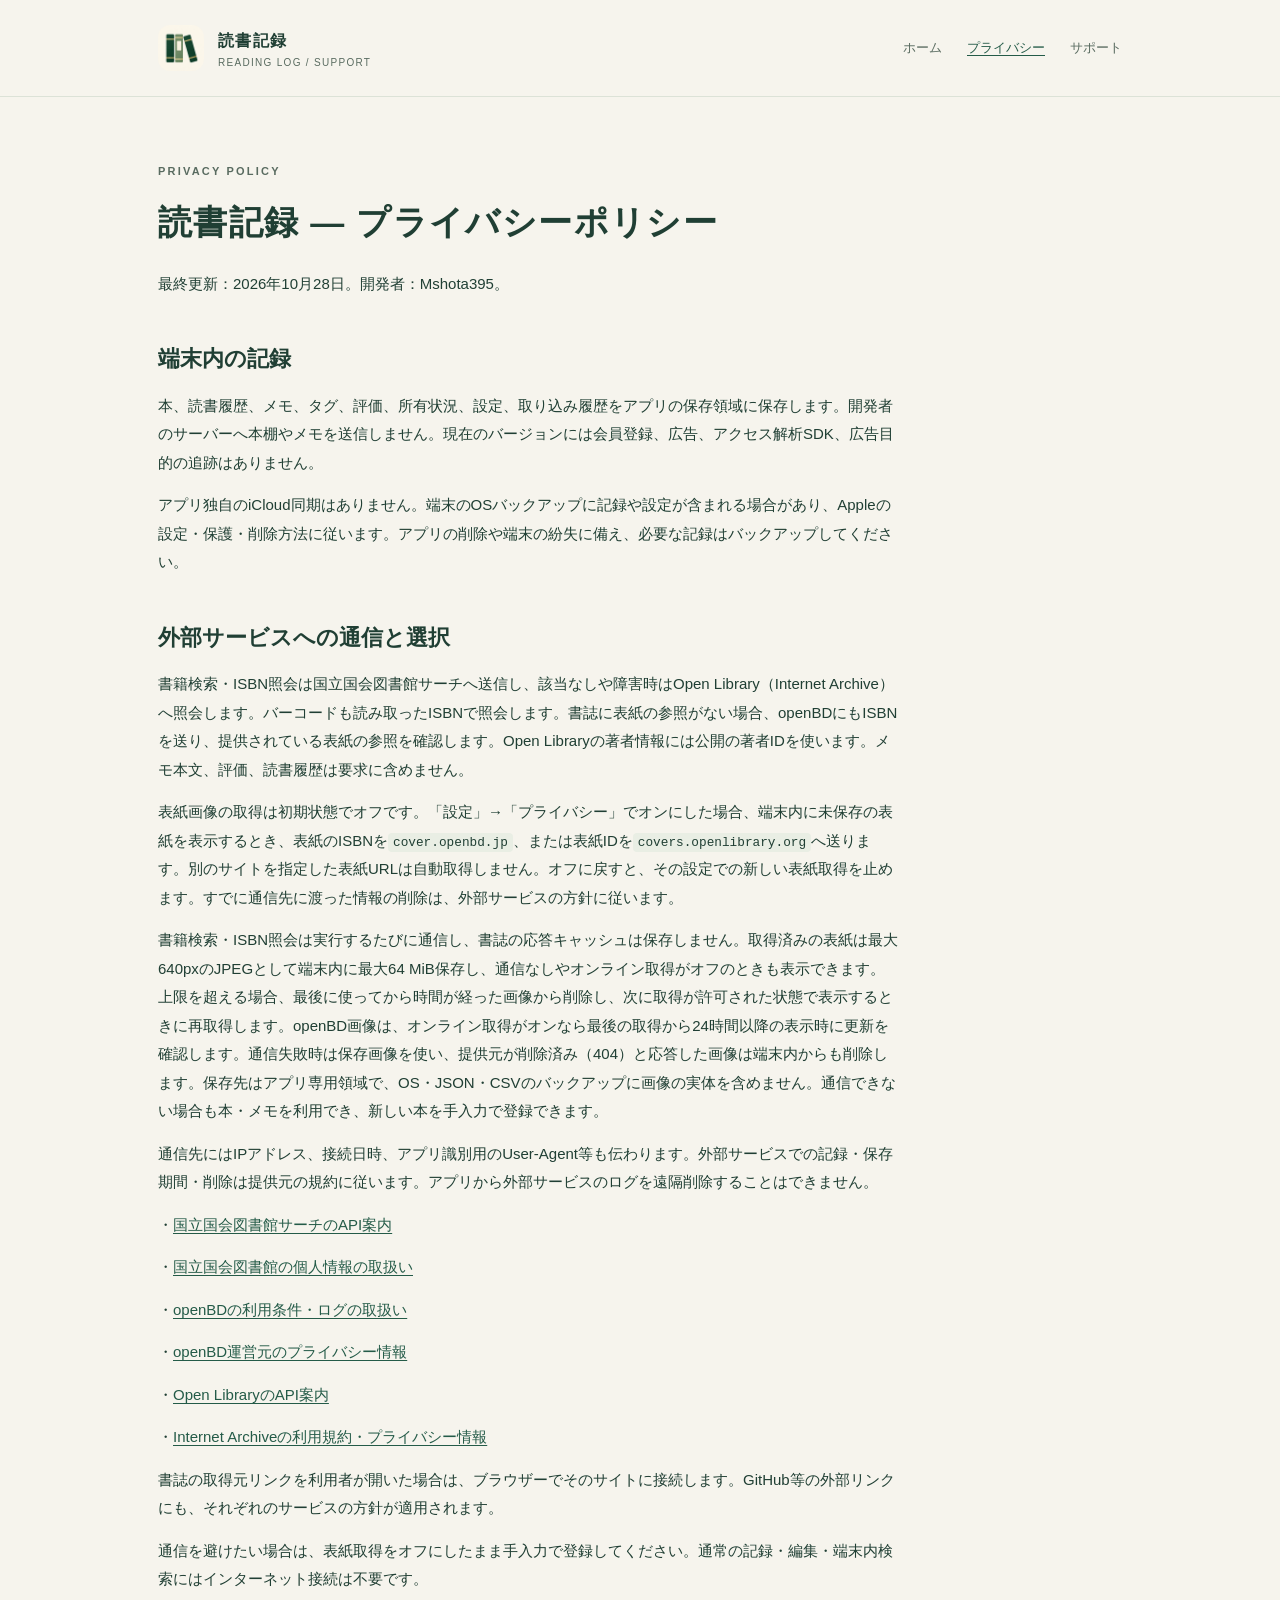
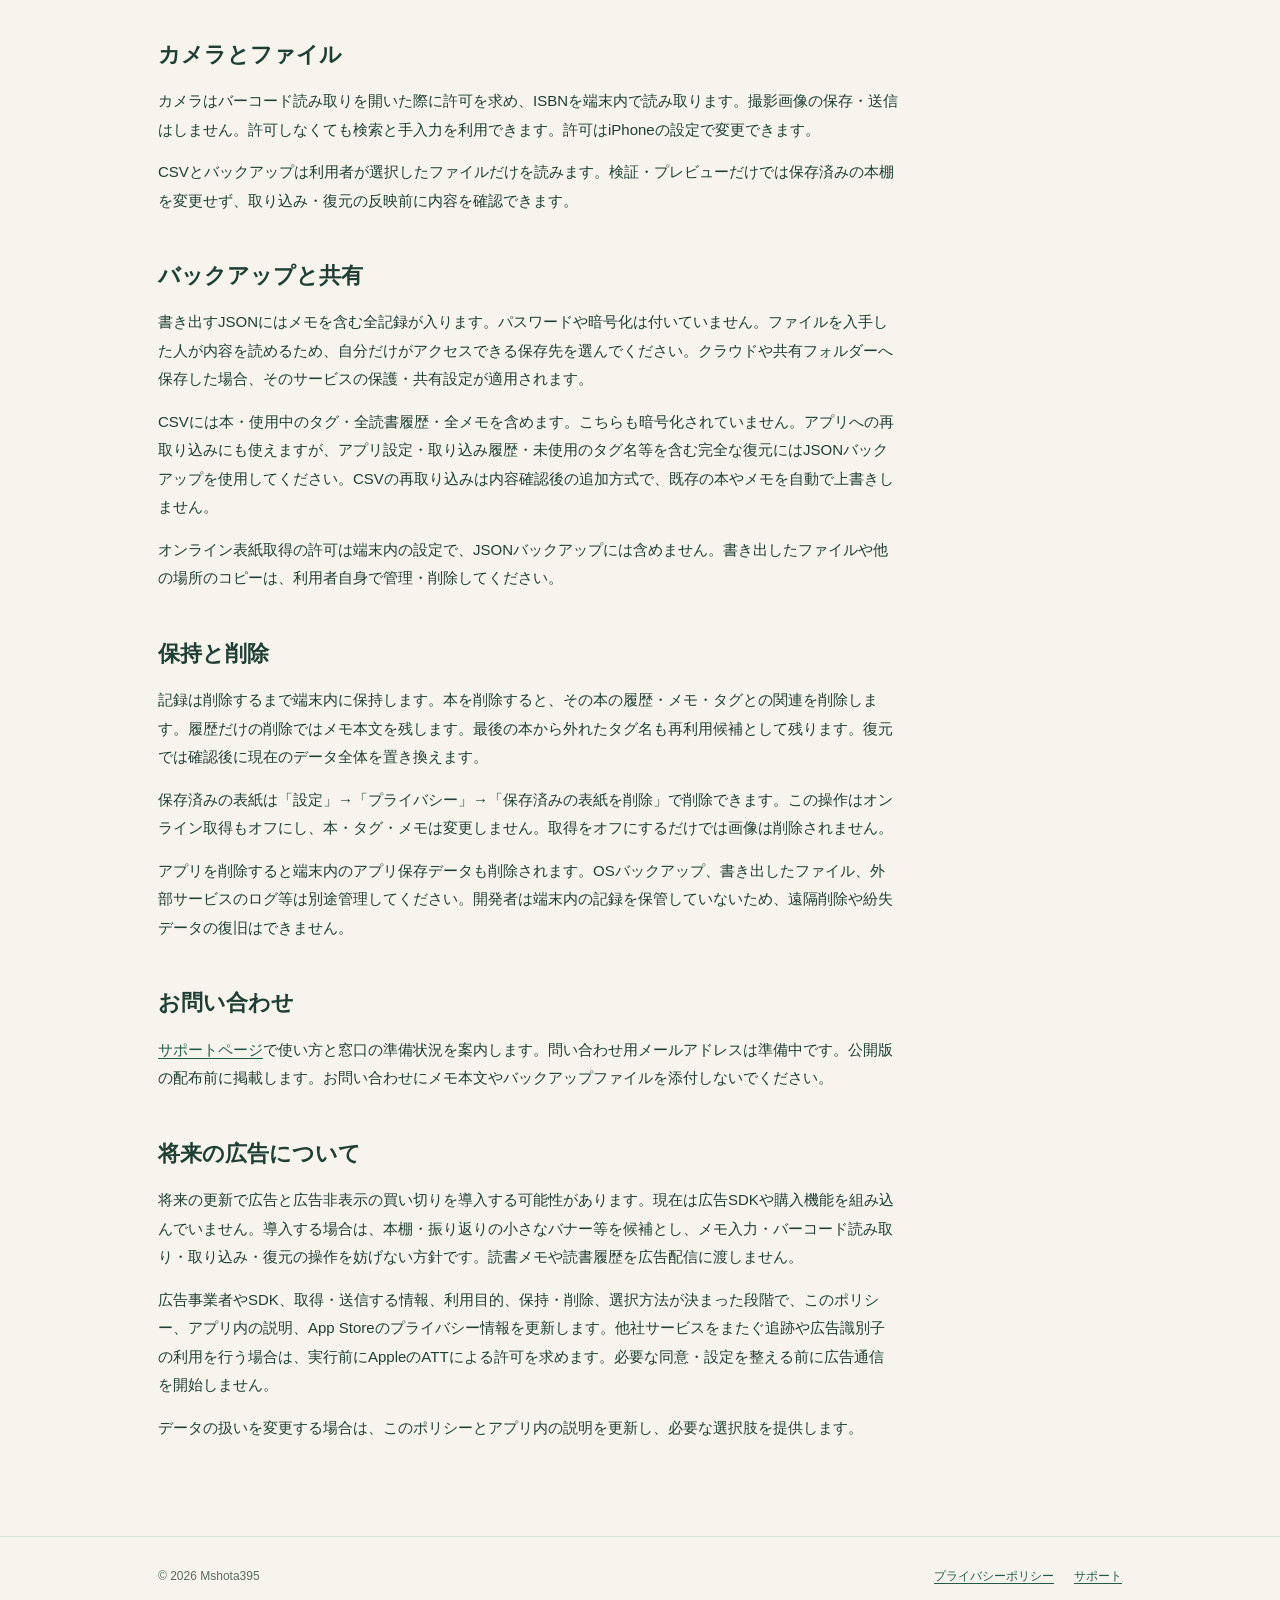
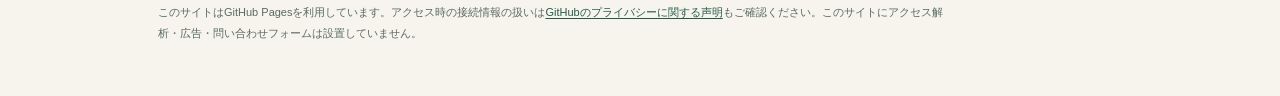
==== commit 8b900411: "docs: describe Japanese catalogue providers and cover refresh" ====
--- a/privacy/index.html
+++ b/privacy/index.html
@@ -11,10 +11,14 @@
 <p>本、読書履歴、メモ、タグ、評価、所有状況、設定、取り込み履歴をアプリの保存領域に保存します。開発者のサーバーへ本棚やメモを送信しません。現在のバージョンには会員登録、広告、アクセス解析SDK、広告目的の追跡はありません。</p>
 <p>アプリ独自のiCloud同期はありません。端末のOSバックアップに記録や設定が含まれる場合があり、Appleの設定・保護・削除方法に従います。アプリの削除や端末の紛失に備え、必要な記録はバックアップしてください。</p>
 <h2>外部サービスへの通信と選択</h2>
-<p>書籍検索を実行すると、入力した検索語またはISBNをOpen Library（Internet Archive）へ送ります。ISBNバーコードを読み取った場合もそのISBNで検索します。著者情報の取得には公開の著者IDを使います。メモ本文、評価、読書履歴はこれらの要求に含めません。</p>
-<p>表紙画像の取得は初期状態でオフです。「設定」→「プライバシー」でオンにした場合、端末内に未保存の表紙を表示するとき、その表紙IDを<code>covers.openlibrary.org</code>へ送ります。別のサイトを指定した表紙URLは自動取得しません。オフに戻すと、その設定での新しい表紙取得を止めます。すでに通信先に渡った情報の削除は、外部サービスの方針に従います。</p>
-<p>書籍検索・ISBN照会は実行するたびに通信し、書誌の応答キャッシュは保存しません。取得済みの表紙は最大640pxのJPEGとして端末内に最大64 MiB保存し、通信なしやオンライン取得がオフのときも表示できます。上限を超える場合、最後に使ってから時間が経った画像から削除し、次に取得が許可された状態で表示するときに再取得します。保存先はアプリ専用領域で、OS・JSON・CSVのバックアップに画像の実体を含めません。通信できない場合も本・メモを利用でき、新しい本を手入力で登録できます。</p>
+<p>書籍検索・ISBN照会は国立国会図書館サーチへ送信し、該当なしや障害時はOpen Library（Internet Archive）へ照会します。バーコードも読み取ったISBNで照会します。書誌に表紙の参照がない場合、openBDにもISBNを送り、提供されている表紙の参照を確認します。Open Libraryの著者情報には公開の著者IDを使います。メモ本文、評価、読書履歴は要求に含めません。</p>
+<p>表紙画像の取得は初期状態でオフです。「設定」→「プライバシー」でオンにした場合、端末内に未保存の表紙を表示するとき、表紙のISBNを<code>cover.openbd.jp</code>、または表紙IDを<code>covers.openlibrary.org</code>へ送ります。別のサイトを指定した表紙URLは自動取得しません。オフに戻すと、その設定での新しい表紙取得を止めます。すでに通信先に渡った情報の削除は、外部サービスの方針に従います。</p>
+<p>書籍検索・ISBN照会は実行するたびに通信し、書誌の応答キャッシュは保存しません。取得済みの表紙は最大640pxのJPEGとして端末内に最大64 MiB保存し、通信なしやオンライン取得がオフのときも表示できます。上限を超える場合、最後に使ってから時間が経った画像から削除し、次に取得が許可された状態で表示するときに再取得します。openBD画像は、オンライン取得がオンなら最後の取得から24時間以降の表示時に更新を確認します。通信失敗時は保存画像を使い、提供元が削除済み（404）と応答した画像は端末内からも削除します。保存先はアプリ専用領域で、OS・JSON・CSVのバックアップに画像の実体を含めません。通信できない場合も本・メモを利用でき、新しい本を手入力で登録できます。</p>
 <p>通信先にはIPアドレス、接続日時、アプリ識別用のUser-Agent等も伝わります。外部サービスでの記録・保存期間・削除は提供元の規約に従います。アプリから外部サービスのログを遠隔削除することはできません。</p>
+<p>・<a href="https://ndlsearch.ndl.go.jp/help/api">国立国会図書館サーチのAPI案内</a></p>
+<p>・<a href="https://www.ndl.go.jp/privacy">国立国会図書館の個人情報の取扱い</a></p>
+<p>・<a href="https://openbd.jp/terms/">openBDの利用条件・ログの取扱い</a></p>
+<p>・<a href="https://calil.jp/privacy/">openBD運営元のプライバシー情報</a></p>
 <p>・<a href="https://openlibrary.org/developers/api">Open LibraryのAPI案内</a></p>
 <p>・<a href="https://archive.org/about/terms">Internet Archiveの利用規約・プライバシー情報</a></p>
 <p>書誌の取得元リンクを利用者が開いた場合は、ブラウザーでそのサイトに接続します。GitHub等の外部リンクにも、それぞれのサービスの方針が適用されます。</p>
